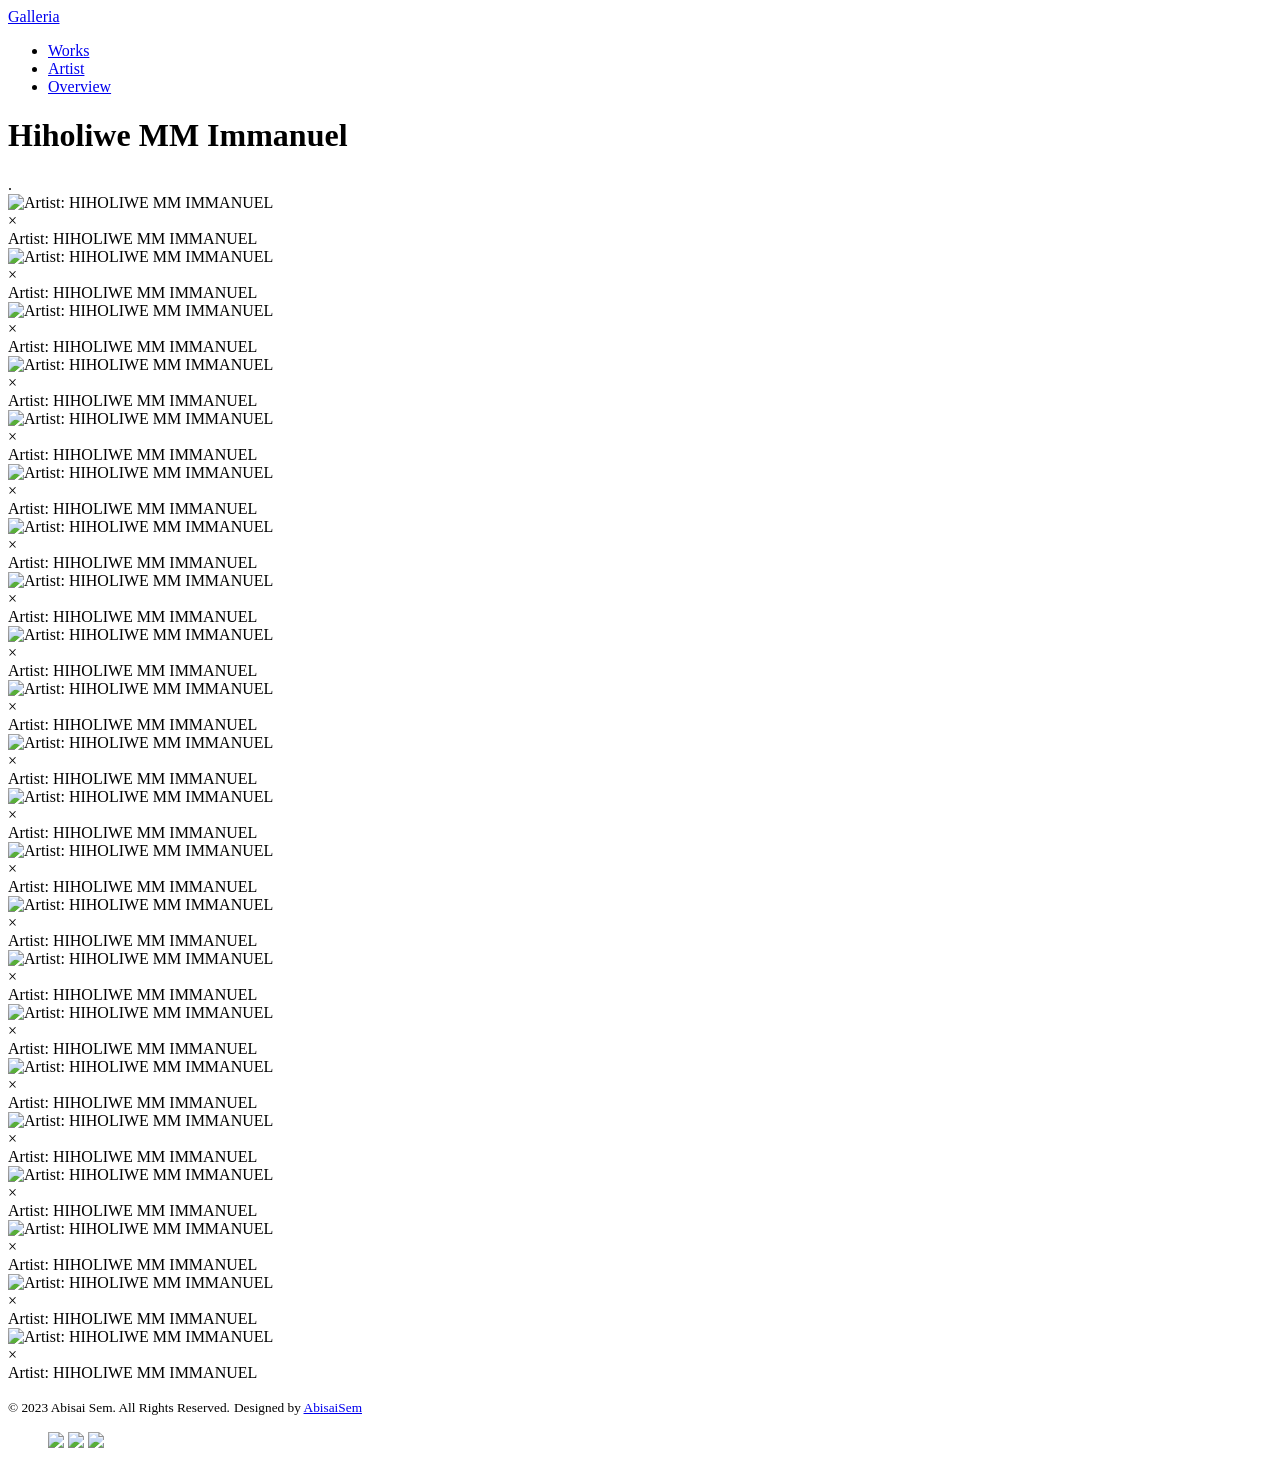
==== index.html @ 2a0a2fc1 "Added index.html" ====
<!DOCTYPE html>
<html lang="en">
<head>
    <meta charset="UTF-8">
    <meta name="viewport" content="width=device-width, initial-scale=1.0">
    <title>works</title>
	<link rel="icon" href="Logos/Galleria.png" type="image/x-icon" />

    <!-- Animate.css -->
	<link rel="stylesheet" href="css/animate.css">
	<!-- Bootstrap  -->
	<link rel="stylesheet" href="css/bootstrap.css">

	<!-- Magnific Popup -->
	<link rel="stylesheet" href="css/magnific-popup.css">

    <!-- Theme style  -->
	<link rel="stylesheet" href="css/style.css">

</head>
<body>
    <!--Navigation bar-->
    <div id="page">
	<nav class="gtco-nav" role="navigation">
		<div class="gtco-container">
			<div class="row">
				<div class="col-xs-2">
					<div id="gtco-logo"><a href="works.html">Galleria</a></div>
				</div>
				<div class="col-xs-10 text-right menu-1">
					<ul>
						<li class="active"><a href="works.html">Works</a></li>
						<li><a href="artist.html">Artist</a></li>
						<li><a href="overview.html">Overview</a></li>
					</ul>
				</div>
			</div>
			
		</div>
	</nav>
    <!--END of Navigation bar-->

    <!--Header -->
	<header id="gtco-header" class="gtco-cover" role="banner" style="background-image:url(images/cover19.png);">
		<div class="overlay"></div>
		<div class="gtco-container">
			<div class="row">
				<div class="col-md-12 col-md-offset-0 text-center">
					<div class="display-t">
						<div class="display-tc animate-box" data-animate-effect="fadeIn">
							<h1>Hiholiwe MM Immanuel</h1>
						</div>
					</div>
				</div>
			</div>
		</div>
	</header>
    <!--END of Header -->

	<!-- Gallery-body begin -->
	.
	<section class="Gallery-body mt-4 mb-5">
		<div class="container-fluid">
			<div class="row">
				<div class="card-columns">
					<div class="card card-pin">
						<div class="photo">
							<img class="myImg card-img" src="images/cover2.jpg" alt="Artist: HIHOLIWE MM IMMANUEL">
						</div>

						<!-- The Modal -->
						<div id="myModal" class="modal">
						
							<!-- The Close Button -->
							<span class="close">&times;</span>
						
							<!-- Modal Content (The Image) -->
							<img class="modal-content" id="img01">
						
							<!-- Modal Caption (Image Text) -->
							<div id="caption">Artist: HIHOLIWE MM IMMANUEL</div>
						</div>
					</div>
					
					<div class="card card-pin">
						<div class="photo">
							<img class="myImg card-img"
								src="images/cover.jpg"
								alt="Artist: HIHOLIWE MM IMMANUEL">
						</div>

						<!-- The Modal -->
						<div id="myModal" class="modal">
						
							<!-- The Close Button -->
							<span class="close">&times;</span>
						
							<!-- Modal Content (The Image) -->
							<img class="modal-content" id="img01">
						
							<!-- Modal Caption (Image Text) -->
							<div id="caption">Artist: HIHOLIWE MM IMMANUEL</div>
						</div>
					</div>
	
					<div class="card card-pin">
						<div class="photo">
							<img class="myImg card-img" src="images/cover11.jpg" alt="Artist: HIHOLIWE MM IMMANUEL">
						</div>

						<!-- The Modal -->
						<div id="myModal" class="modal">
						
							<!-- The Close Button -->
							<span class="close">&times;</span>
						
							<!-- Modal Content (The Image) -->
							<img class="modal-content" id="img01">
						
							<!-- Modal Caption (Image Text) -->
							<div id="caption">Artist: HIHOLIWE MM IMMANUEL</div>
						</div>
					</div>
	
					<div class="card card-pin">
						<div class="photo">
							<img class="myImg card-img" src="images/cover14.jpg" alt="Artist: HIHOLIWE MM IMMANUEL">
						</div>

						<!-- The Modal -->
						<div id="myModal" class="modal">
						
							<!-- The Close Button -->
							<span class="close">&times;</span>
						
							<!-- Modal Content (The Image) -->
							<img class="modal-content" id="img01">
						
							<!-- Modal Caption (Image Text) -->
							<div id="caption">Artist: HIHOLIWE MM IMMANUEL</div>
						</div>
					</div>
	
					<div class="card card-pin">
						<div class="photo">
							<img class="myImg card-img" src="images/cover4.jpg" alt="Artist: HIHOLIWE MM IMMANUEL">
						</div>

						<!-- The Modal -->
						<div id="myModal" class="modal">
						
							<!-- The Close Button -->
							<span class="close">&times;</span>
						
							<!-- Modal Content (The Image) -->
							<img class="modal-content" id="img01">
						
							<!-- Modal Caption (Image Text) -->
							<div id="caption">Artist: HIHOLIWE MM IMMANUEL</div>
						</div>
					</div>
	
					<div class="card card-pin">
						<div class="photo">
							<img class="myImg card-img" src="images/cover5.jpg" alt="Artist: HIHOLIWE MM IMMANUEL">
						</div>

						<!-- The Modal -->
						<div id="myModal" class="modal">
						
							<!-- The Close Button -->
							<span class="close">&times;</span>
						
							<!-- Modal Content (The Image) -->
							<img class="modal-content" id="img01">
						
							<!-- Modal Caption (Image Text) -->
							<div id="caption">Artist: HIHOLIWE MM IMMANUEL</div>
						</div>
					</div>
	
					<div class="card card-pin">
						<div class="photo">
							<img class="myImg card-img" src="images/cover6.jpg" alt="Artist: HIHOLIWE MM IMMANUEL">
						</div>

						<!-- The Modal -->
						<div id="myModal" class="modal">
						
							<!-- The Close Button -->
							<span class="close">&times;</span>
						
							<!-- Modal Content (The Image) -->
							<img class="modal-content" id="img01">
						
							<!-- Modal Caption (Image Text) -->
							<div id="caption">Artist: HIHOLIWE MM IMMANUEL</div>
						</div>
					</div>
	
					<div class="card card-pin">
						<div class="photo">
							<img class="myImg card-img"
								src="images/cover7.jpg"
								alt="Artist: HIHOLIWE MM IMMANUEL">
						</div>

						<!-- The Modal -->
						<div id="myModal" class="modal">
						
							<!-- The Close Button -->
							<span class="close">&times;</span>
						
							<!-- Modal Content (The Image) -->
							<img class="modal-content" id="img01">
						
							<!-- Modal Caption (Image Text) -->
							<div id="caption">Artist: HIHOLIWE MM IMMANUEL</div>
						</div>
					</div>
	
					<div class="card card-pin">
						<div class="photo">
							<img class="myImg card-img" src="images/cover8.jpg" alt="Artist: HIHOLIWE MM IMMANUEL">
						</div>

						<!-- The Modal -->
						<div id="myModal" class="modal">
						
							<!-- The Close Button -->
							<span class="close">&times;</span>
						
							<!-- Modal Content (The Image) -->
							<img class="modal-content" id="img01">
						
							<!-- Modal Caption (Image Text) -->
							<div id="caption">Artist: HIHOLIWE MM IMMANUEL</div>
						</div>
					</div>
	
					<div class="card card-pin">
						<div class="photo">
							<img class="myImg card-img" src="images/cover9.jpg" alt="Artist: HIHOLIWE MM IMMANUEL">
						</div>

						<!-- The Modal -->
						<div id="myModal" class="modal">
						
							<!-- The Close Button -->
							<span class="close">&times;</span>
						
							<!-- Modal Content (The Image) -->
							<img class="modal-content" id="img01">
						
							<!-- Modal Caption (Image Text) -->
							<div id="caption">Artist: HIHOLIWE MM IMMANUEL</div>
						</div>
					</div>
	
					<div class="card card-pin">
						<div class="photo">
							<img class="myImg card-img"
								src="images/cover10.jpg"
								alt="Artist: HIHOLIWE MM IMMANUEL">
						</div>

						<!-- The Modal -->
						<div id="myModal" class="modal">
						
							<!-- The Close Button -->
							<span class="close">&times;</span>
						
							<!-- Modal Content (The Image) -->
							<img class="modal-content" id="img01">
						
							<!-- Modal Caption (Image Text) -->
							<div id="caption">Artist: HIHOLIWE MM IMMANUEL</div>
						</div>
					</div>
	
					<div class="card card-pin">
						<div class="photo">
							<img class="myImg card-img" src="images/cover3.jpg" alt="Artist: HIHOLIWE MM IMMANUEL">
						</div>

						<!-- The Modal -->
						<div id="myModal" class="modal">
						
							<!-- The Close Button -->
							<span class="close">&times;</span>
						
							<!-- Modal Content (The Image) -->
							<img class="modal-content" id="img01">
						
							<!-- Modal Caption (Image Text) -->
							<div id="caption">Artist: HIHOLIWE MM IMMANUEL</div>
						</div>
					</div>
	
					<div class="card card-pin">
						<div class="photo">
							<img class="myImg card-img" src="images/cover12.jpg" alt="Artist: HIHOLIWE MM IMMANUEL">
						</div>

						<!-- The Modal -->
						<div id="myModal" class="modal">
						
							<!-- The Close Button -->
							<span class="close">&times;</span>
						
							<!-- Modal Content (The Image) -->
							<img class="modal-content" id="img01">
						
							<!-- Modal Caption (Image Text) -->
							<div id="caption">Artist: HIHOLIWE MM IMMANUEL</div>
						</div>
					</div>
	
					<div class="card card-pin">
						<div class="photo">
							<img class="myImg card-img" src="images/cover13.jpg" alt="Artist: HIHOLIWE MM IMMANUEL">
						</div>

						<!-- The Modal -->
						<div id="myModal" class="modal">
						
							<!-- The Close Button -->
							<span class="close">&times;</span>
						
							<!-- Modal Content (The Image) -->
							<img class="modal-content" id="img01">
						
							<!-- Modal Caption (Image Text) -->
							<div id="caption">Artist: HIHOLIWE MM IMMANUEL</div>
						</div>
					</div>
	
					<div class="card card-pin">
						<div class="photo">
							<img class="myImg card-img" src="images/cover15.jpg" alt="Artist: HIHOLIWE MM IMMANUEL">
						</div>

						<!-- The Modal -->
						<div id="myModal" class="modal">
						
							<!-- The Close Button -->
							<span class="close">&times;</span>
						
							<!-- Modal Content (The Image) -->
							<img class="modal-content" id="img01">
						
							<!-- Modal Caption (Image Text) -->
							<div id="caption">Artist: HIHOLIWE MM IMMANUEL</div>
						</div>
					</div>
	
					<div class="card card-pin">
						<div class="photo">
							<img class="myImg card-img"
								src="images/cover16.jpg"
								alt="Artist: HIHOLIWE MM IMMANUEL">
						</div>

						<!-- The Modal -->
						<div id="myModal" class="modal">
						
							<!-- The Close Button -->
							<span class="close">&times;</span>
						
							<!-- Modal Content (The Image) -->
							<img class="modal-content" id="img01">
						
							<!-- Modal Caption (Image Text) -->
							<div id="caption">Artist: HIHOLIWE MM IMMANUEL</div>
						</div>
					</div>
	
					<div class="card card-pin">
						<div class="photo">
							<img class="myImg card-img" src="images/cover17.jpg" alt="Artist: HIHOLIWE MM IMMANUEL">
						</div>

						<!-- The Modal -->
						<div id="myModal" class="modal">
						
							<!-- The Close Button -->
							<span class="close">&times;</span>
						
							<!-- Modal Content (The Image) -->
							<img class="modal-content" id="img01">
						
							<!-- Modal Caption (Image Text) -->
							<div id="caption">Artist: HIHOLIWE MM IMMANUEL</div>
						</div>
					</div>
	
					<div class="card card-pin">
						<div class="photo">
							<img class="myImg card-img" src="images/cover18.jpg" alt="Artist: HIHOLIWE MM IMMANUEL">
						</div>

						<!-- The Modal -->
						<div id="myModal" class="modal">
						
							<!-- The Close Button -->
							<span class="close">&times;</span>
						
							<!-- Modal Content (The Image) -->
							<img class="modal-content" id="img01">
						
							<!-- Modal Caption (Image Text) -->
							<div id="caption">Artist: HIHOLIWE MM IMMANUEL</div>
						</div>
					</div>

					<div class="card card-pin">
						<div class="photo">
							<img class="myImg card-img" src="images/cover19.png" alt="Artist: HIHOLIWE MM IMMANUEL">
						</div>

						<!-- The Modal -->
						<div id="myModal" class="modal">
						
							<!-- The Close Button -->
							<span class="close">&times;</span>
						
							<!-- Modal Content (The Image) -->
							<img class="modal-content" id="img01">
						
							<!-- Modal Caption (Image Text) -->
							<div id="caption">Artist: HIHOLIWE MM IMMANUEL</div>
						</div>
					</div>

					<div class="card card-pin">
						<div class="photo">
							<img class="myImg card-img" src="images/cover20.png" alt="Artist: HIHOLIWE MM IMMANUEL">
						</div>

						<!-- The Modal -->
						<div id="myModal" class="modal">
						
							<!-- The Close Button -->
							<span class="close">&times;</span>
						
							<!-- Modal Content (The Image) -->
							<img class="modal-content" id="img01">
						
							<!-- Modal Caption (Image Text) -->
							<div id="caption">Artist: HIHOLIWE MM IMMANUEL</div>
						</div>
					</div>

					<div class="card card-pin">
						<div class="photo">
							<img class="myImg card-img" src="images/cover21.png" alt="Artist: HIHOLIWE MM IMMANUEL">
						</div>

						<!-- The Modal -->
						<div id="myModal" class="modal">
						
							<!-- The Close Button -->
							<span class="close">&times;</span>
						
							<!-- Modal Content (The Image) -->
							<img class="modal-content" id="img01">
						
							<!-- Modal Caption (Image Text) -->
							<div id="caption">Artist: HIHOLIWE MM IMMANUEL</div>
						</div>
					</div>

					<div class="card card-pin">
						<div class="photo">
							<img class="myImg card-img" src="images/cover22.png" alt="Artist: HIHOLIWE MM IMMANUEL">
						</div>

						<!-- The Modal -->
						<div id="myModal" class="modal">
						
							<!-- The Close Button -->
							<span class="close">&times;</span>
						
							<!-- Modal Content (The Image) -->
							<img class="modal-content" id="img01">
						
							<!-- Modal Caption (Image Text) -->
							<div id="caption">Artist: HIHOLIWE MM IMMANUEL</div>
						</div>
					</div>
					
				</div>
			</div>
		</div>
	</section>
	<!-- Gallery-body end -->

	<footer id="gtco-footer" role="contentinfo">
		<div class="gtco-container">
			<div class="row copyright">
				<div class="col-md-12">
					<p class="pull-left">
						<small class="block">&copy; 2023 Abisai Sem. All Rights Reserved.</small> 
						<small class="block">Designed by <a href="https://github.com/Sai42021" target="_blank">AbisaiSem</a></small>
					</p>
					<p class="pull-right">
						<ul class="gtco-social-icons pull-right">
							<a href="https://www.instagram.com/sunflowerthug_4722/" target="_blank"><i class="instagram"></i><img src="icons/instagram.png"></a></li>
              				<a href="https://wa.me/qr/H5ARASEKDD7II1" target="_blank"><i class="whatsapp" target="_blank"></i><img src="icons/whatsapp.png"></a></li>
              				<a href="https://www.linkedin.com/mwlite/in/hiholiwe-immanuel-b0272a223" target="_blank"><i class="LinkedIn"></i><img src="icons/linkedin.png"></a></li>
						</ul>
					</p>
				</div>
			</div>

		</div>
	</footer>

	<!--Image pop up-->
	<script>
		// Get the modal
		var modal = document.getElementById("myModal");
		var modalImg = document.getElementById("img01"); // Assuming you want to use img01 for all images
		var captionText = document.getElementById("caption");

		// Get all images and insert them inside the modal - use its "alt" text as a caption
		var imgs = document.querySelectorAll(".myImg");
		imgs.forEach(function (img) {
			img.onclick = function () {
				modal.style.display = "block";
				modalImg.src = this.src;
				captionText.innerHTML = this.alt;
			}
		});

		// Get the <span> element that closes the modal
		var span = document.getElementsByClassName("close")[0];

		// When the user clicks on <span> (x), close the modal
		span.onclick = function () {
			modal.style.display = "none";
		}
	</script>

	
	<!-- jQuery -->
	<script src="js/jquery.min.js"></script>
	<!-- jQuery Easing -->
	<script src="js/jquery.easing.1.3.js"></script>
	<!-- Bootstrap -->
	<script src="js/bootstrap.min.js"></script>
	<!-- Waypoints -->
	<script src="js/jquery.waypoints.min.js"></script>
	<!-- Carousel -->
	<script src="js/owl.carousel.min.js"></script>
	<!-- Main -->
	<script src="js/main.js"></script>
</body>
</html>
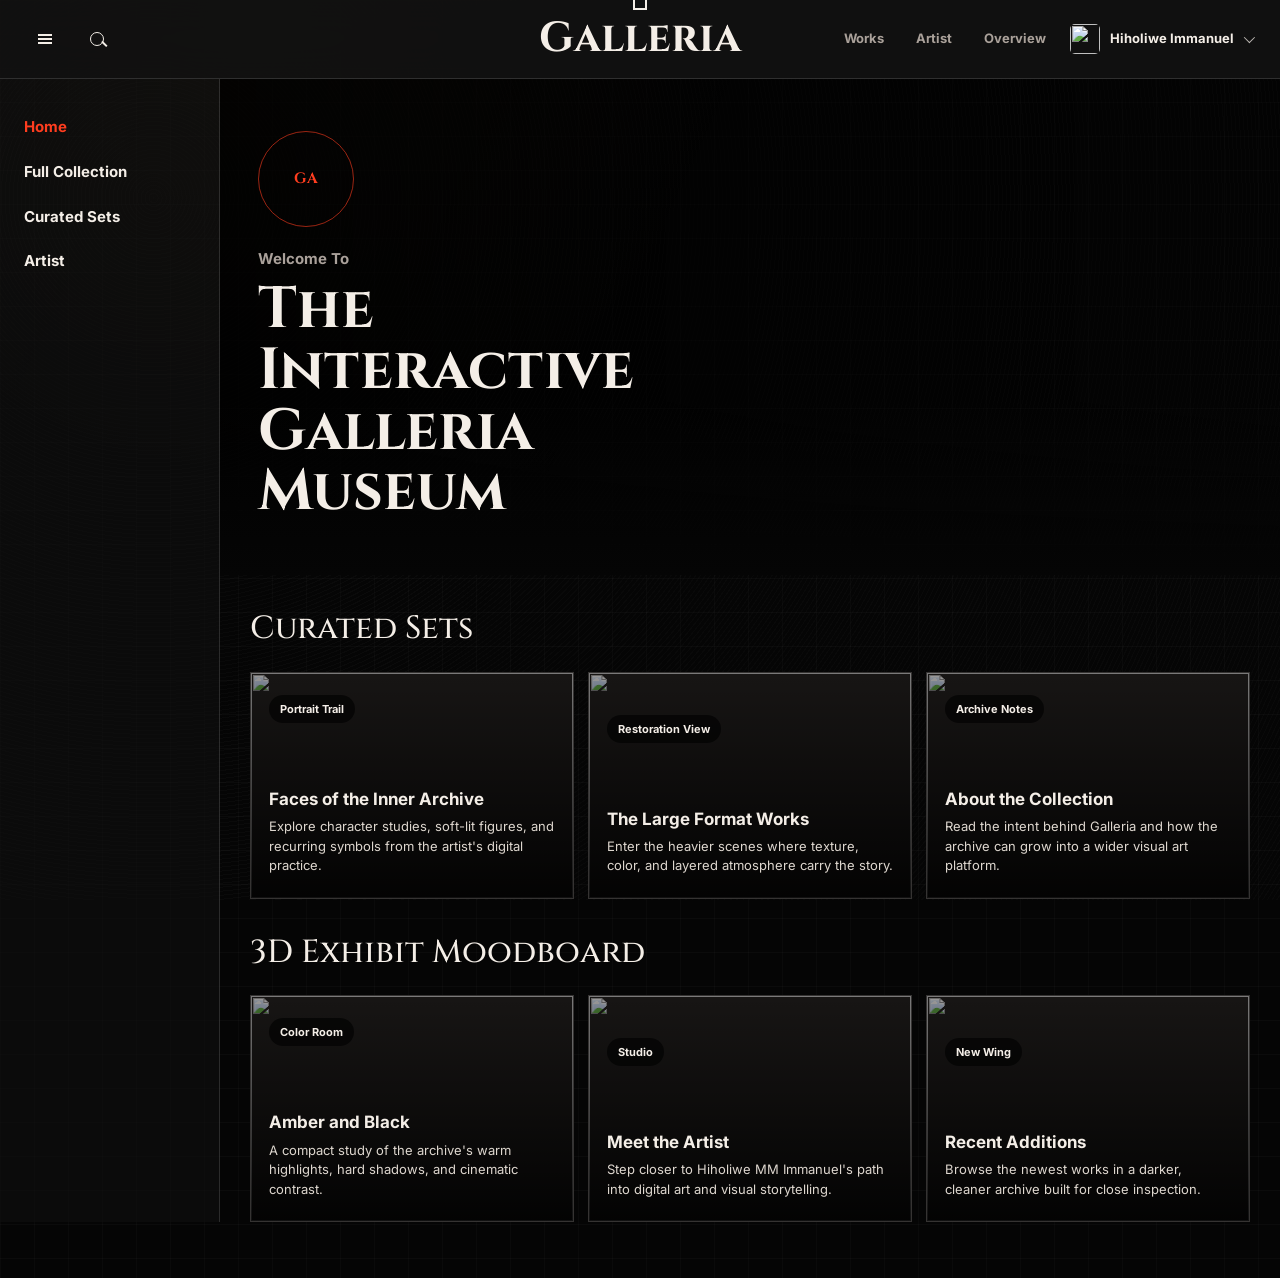
==== commit 610c5e35: "complete site overhaul" ====
--- a/index.html
+++ b/index.html
@@ -1,559 +1,116 @@
-<!DOCTYPE html>
-<html lang="en">
-<head>
-    <meta charset="UTF-8">
-    <meta name="viewport" content="width=device-width, initial-scale=1.0">
-    <title>works</title>
-	<link rel="icon" href="Logos/Galleria.png" type="image/x-icon" />
-
-    <!-- Animate.css -->
-	<link rel="stylesheet" href="css/animate.css">
-	<!-- Bootstrap  -->
-	<link rel="stylesheet" href="css/bootstrap.css">
-
-	<!-- Magnific Popup -->
-	<link rel="stylesheet" href="css/magnific-popup.css">
-
-    <!-- Theme style  -->
-	<link rel="stylesheet" href="css/style.css">
-
-</head>
-<body>
-    <!--Navigation bar-->
-    <div id="page">
-	<nav class="gtco-nav" role="navigation">
-		<div class="gtco-container">
-			<div class="row">
-				<div class="col-xs-2">
-					<div id="gtco-logo"><a href="works.html">Galleria</a></div>
-				</div>
-				<div class="col-xs-10 text-right menu-1">
-					<ul>
-						<li class="active"><a href="works.html">Works</a></li>
-						<li><a href="artist.html">Artist</a></li>
-						<li><a href="overview.html">Overview</a></li>
-					</ul>
-				</div>
-			</div>
-			
-		</div>
-	</nav>
-    <!--END of Navigation bar-->
-
-    <!--Header -->
-	<header id="gtco-header" class="gtco-cover" role="banner" style="background-image:url(images/cover19.png);">
-		<div class="overlay"></div>
-		<div class="gtco-container">
-			<div class="row">
-				<div class="col-md-12 col-md-offset-0 text-center">
-					<div class="display-t">
-						<div class="display-tc animate-box" data-animate-effect="fadeIn">
-							<h1>Hiholiwe MM Immanuel</h1>
-						</div>
-					</div>
-				</div>
-			</div>
-		</div>
-	</header>
-    <!--END of Header -->
-
-	<!-- Gallery-body begin -->
-	.
-	<section class="Gallery-body mt-4 mb-5">
-		<div class="container-fluid">
-			<div class="row">
-				<div class="card-columns">
-					<div class="card card-pin">
-						<div class="photo">
-							<img class="myImg card-img" src="images/cover2.jpg" alt="Artist: HIHOLIWE MM IMMANUEL">
-						</div>
-
-						<!-- The Modal -->
-						<div id="myModal" class="modal">
-						
-							<!-- The Close Button -->
-							<span class="close">&times;</span>
-						
-							<!-- Modal Content (The Image) -->
-							<img class="modal-content" id="img01">
-						
-							<!-- Modal Caption (Image Text) -->
-							<div id="caption">Artist: HIHOLIWE MM IMMANUEL</div>
-						</div>
-					</div>
-					
-					<div class="card card-pin">
-						<div class="photo">
-							<img class="myImg card-img"
-								src="images/cover.jpg"
-								alt="Artist: HIHOLIWE MM IMMANUEL">
-						</div>
-
-						<!-- The Modal -->
-						<div id="myModal" class="modal">
-						
-							<!-- The Close Button -->
-							<span class="close">&times;</span>
-						
-							<!-- Modal Content (The Image) -->
-							<img class="modal-content" id="img01">
-						
-							<!-- Modal Caption (Image Text) -->
-							<div id="caption">Artist: HIHOLIWE MM IMMANUEL</div>
-						</div>
-					</div>
-	
-					<div class="card card-pin">
-						<div class="photo">
-							<img class="myImg card-img" src="images/cover11.jpg" alt="Artist: HIHOLIWE MM IMMANUEL">
-						</div>
-
-						<!-- The Modal -->
-						<div id="myModal" class="modal">
-						
-							<!-- The Close Button -->
-							<span class="close">&times;</span>
-						
-							<!-- Modal Content (The Image) -->
-							<img class="modal-content" id="img01">
-						
-							<!-- Modal Caption (Image Text) -->
-							<div id="caption">Artist: HIHOLIWE MM IMMANUEL</div>
-						</div>
-					</div>
-	
-					<div class="card card-pin">
-						<div class="photo">
-							<img class="myImg card-img" src="images/cover14.jpg" alt="Artist: HIHOLIWE MM IMMANUEL">
-						</div>
-
-						<!-- The Modal -->
-						<div id="myModal" class="modal">
-						
-							<!-- The Close Button -->
-							<span class="close">&times;</span>
-						
-							<!-- Modal Content (The Image) -->
-							<img class="modal-content" id="img01">
-						
-							<!-- Modal Caption (Image Text) -->
-							<div id="caption">Artist: HIHOLIWE MM IMMANUEL</div>
-						</div>
-					</div>
-	
-					<div class="card card-pin">
-						<div class="photo">
-							<img class="myImg card-img" src="images/cover4.jpg" alt="Artist: HIHOLIWE MM IMMANUEL">
-						</div>
-
-						<!-- The Modal -->
-						<div id="myModal" class="modal">
-						
-							<!-- The Close Button -->
-							<span class="close">&times;</span>
-						
-							<!-- Modal Content (The Image) -->
-							<img class="modal-content" id="img01">
-						
-							<!-- Modal Caption (Image Text) -->
-							<div id="caption">Artist: HIHOLIWE MM IMMANUEL</div>
-						</div>
-					</div>
-	
-					<div class="card card-pin">
-						<div class="photo">
-							<img class="myImg card-img" src="images/cover5.jpg" alt="Artist: HIHOLIWE MM IMMANUEL">
-						</div>
-
-						<!-- The Modal -->
-						<div id="myModal" class="modal">
-						
-							<!-- The Close Button -->
-							<span class="close">&times;</span>
-						
-							<!-- Modal Content (The Image) -->
-							<img class="modal-content" id="img01">
-						
-							<!-- Modal Caption (Image Text) -->
-							<div id="caption">Artist: HIHOLIWE MM IMMANUEL</div>
-						</div>
-					</div>
-	
-					<div class="card card-pin">
-						<div class="photo">
-							<img class="myImg card-img" src="images/cover6.jpg" alt="Artist: HIHOLIWE MM IMMANUEL">
-						</div>
-
-						<!-- The Modal -->
-						<div id="myModal" class="modal">
-						
-							<!-- The Close Button -->
-							<span class="close">&times;</span>
-						
-							<!-- Modal Content (The Image) -->
-							<img class="modal-content" id="img01">
-						
-							<!-- Modal Caption (Image Text) -->
-							<div id="caption">Artist: HIHOLIWE MM IMMANUEL</div>
-						</div>
-					</div>
-	
-					<div class="card card-pin">
-						<div class="photo">
-							<img class="myImg card-img"
-								src="images/cover7.jpg"
-								alt="Artist: HIHOLIWE MM IMMANUEL">
-						</div>
-
-						<!-- The Modal -->
-						<div id="myModal" class="modal">
-						
-							<!-- The Close Button -->
-							<span class="close">&times;</span>
-						
-							<!-- Modal Content (The Image) -->
-							<img class="modal-content" id="img01">
-						
-							<!-- Modal Caption (Image Text) -->
-							<div id="caption">Artist: HIHOLIWE MM IMMANUEL</div>
-						</div>
-					</div>
-	
-					<div class="card card-pin">
-						<div class="photo">
-							<img class="myImg card-img" src="images/cover8.jpg" alt="Artist: HIHOLIWE MM IMMANUEL">
-						</div>
-
-						<!-- The Modal -->
-						<div id="myModal" class="modal">
-						
-							<!-- The Close Button -->
-							<span class="close">&times;</span>
-						
-							<!-- Modal Content (The Image) -->
-							<img class="modal-content" id="img01">
-						
-							<!-- Modal Caption (Image Text) -->
-							<div id="caption">Artist: HIHOLIWE MM IMMANUEL</div>
-						</div>
-					</div>
-	
-					<div class="card card-pin">
-						<div class="photo">
-							<img class="myImg card-img" src="images/cover9.jpg" alt="Artist: HIHOLIWE MM IMMANUEL">
-						</div>
-
-						<!-- The Modal -->
-						<div id="myModal" class="modal">
-						
-							<!-- The Close Button -->
-							<span class="close">&times;</span>
-						
-							<!-- Modal Content (The Image) -->
-							<img class="modal-content" id="img01">
-						
-							<!-- Modal Caption (Image Text) -->
-							<div id="caption">Artist: HIHOLIWE MM IMMANUEL</div>
-						</div>
-					</div>
-	
-					<div class="card card-pin">
-						<div class="photo">
-							<img class="myImg card-img"
-								src="images/cover10.jpg"
-								alt="Artist: HIHOLIWE MM IMMANUEL">
-						</div>
-
-						<!-- The Modal -->
-						<div id="myModal" class="modal">
-						
-							<!-- The Close Button -->
-							<span class="close">&times;</span>
-						
-							<!-- Modal Content (The Image) -->
-							<img class="modal-content" id="img01">
-						
-							<!-- Modal Caption (Image Text) -->
-							<div id="caption">Artist: HIHOLIWE MM IMMANUEL</div>
-						</div>
-					</div>
-	
-					<div class="card card-pin">
-						<div class="photo">
-							<img class="myImg card-img" src="images/cover3.jpg" alt="Artist: HIHOLIWE MM IMMANUEL">
-						</div>
-
-						<!-- The Modal -->
-						<div id="myModal" class="modal">
-						
-							<!-- The Close Button -->
-							<span class="close">&times;</span>
-						
-							<!-- Modal Content (The Image) -->
-							<img class="modal-content" id="img01">
-						
-							<!-- Modal Caption (Image Text) -->
-							<div id="caption">Artist: HIHOLIWE MM IMMANUEL</div>
-						</div>
-					</div>
-	
-					<div class="card card-pin">
-						<div class="photo">
-							<img class="myImg card-img" src="images/cover12.jpg" alt="Artist: HIHOLIWE MM IMMANUEL">
-						</div>
-
-						<!-- The Modal -->
-						<div id="myModal" class="modal">
-						
-							<!-- The Close Button -->
-							<span class="close">&times;</span>
-						
-							<!-- Modal Content (The Image) -->
-							<img class="modal-content" id="img01">
-						
-							<!-- Modal Caption (Image Text) -->
-							<div id="caption">Artist: HIHOLIWE MM IMMANUEL</div>
-						</div>
-					</div>
-	
-					<div class="card card-pin">
-						<div class="photo">
-							<img class="myImg card-img" src="images/cover13.jpg" alt="Artist: HIHOLIWE MM IMMANUEL">
-						</div>
-
-						<!-- The Modal -->
-						<div id="myModal" class="modal">
-						
-							<!-- The Close Button -->
-							<span class="close">&times;</span>
-						
-							<!-- Modal Content (The Image) -->
-							<img class="modal-content" id="img01">
-						
-							<!-- Modal Caption (Image Text) -->
-							<div id="caption">Artist: HIHOLIWE MM IMMANUEL</div>
-						</div>
-					</div>
-	
-					<div class="card card-pin">
-						<div class="photo">
-							<img class="myImg card-img" src="images/cover15.jpg" alt="Artist: HIHOLIWE MM IMMANUEL">
-						</div>
-
-						<!-- The Modal -->
-						<div id="myModal" class="modal">
-						
-							<!-- The Close Button -->
-							<span class="close">&times;</span>
-						
-							<!-- Modal Content (The Image) -->
-							<img class="modal-content" id="img01">
-						
-							<!-- Modal Caption (Image Text) -->
-							<div id="caption">Artist: HIHOLIWE MM IMMANUEL</div>
-						</div>
-					</div>
-	
-					<div class="card card-pin">
-						<div class="photo">
-							<img class="myImg card-img"
-								src="images/cover16.jpg"
-								alt="Artist: HIHOLIWE MM IMMANUEL">
-						</div>
-
-						<!-- The Modal -->
-						<div id="myModal" class="modal">
-						
-							<!-- The Close Button -->
-							<span class="close">&times;</span>
-						
-							<!-- Modal Content (The Image) -->
-							<img class="modal-content" id="img01">
-						
-							<!-- Modal Caption (Image Text) -->
-							<div id="caption">Artist: HIHOLIWE MM IMMANUEL</div>
-						</div>
-					</div>
-	
-					<div class="card card-pin">
-						<div class="photo">
-							<img class="myImg card-img" src="images/cover17.jpg" alt="Artist: HIHOLIWE MM IMMANUEL">
-						</div>
-
-						<!-- The Modal -->
-						<div id="myModal" class="modal">
-						
-							<!-- The Close Button -->
-							<span class="close">&times;</span>
-						
-							<!-- Modal Content (The Image) -->
-							<img class="modal-content" id="img01">
-						
-							<!-- Modal Caption (Image Text) -->
-							<div id="caption">Artist: HIHOLIWE MM IMMANUEL</div>
-						</div>
-					</div>
-	
-					<div class="card card-pin">
-						<div class="photo">
-							<img class="myImg card-img" src="images/cover18.jpg" alt="Artist: HIHOLIWE MM IMMANUEL">
-						</div>
-
-						<!-- The Modal -->
-						<div id="myModal" class="modal">
-						
-							<!-- The Close Button -->
-							<span class="close">&times;</span>
-						
-							<!-- Modal Content (The Image) -->
-							<img class="modal-content" id="img01">
-						
-							<!-- Modal Caption (Image Text) -->
-							<div id="caption">Artist: HIHOLIWE MM IMMANUEL</div>
-						</div>
-					</div>
-
-					<div class="card card-pin">
-						<div class="photo">
-							<img class="myImg card-img" src="images/cover19.png" alt="Artist: HIHOLIWE MM IMMANUEL">
-						</div>
-
-						<!-- The Modal -->
-						<div id="myModal" class="modal">
-						
-							<!-- The Close Button -->
-							<span class="close">&times;</span>
-						
-							<!-- Modal Content (The Image) -->
-							<img class="modal-content" id="img01">
-						
-							<!-- Modal Caption (Image Text) -->
-							<div id="caption">Artist: HIHOLIWE MM IMMANUEL</div>
-						</div>
-					</div>
-
-					<div class="card card-pin">
-						<div class="photo">
-							<img class="myImg card-img" src="images/cover20.png" alt="Artist: HIHOLIWE MM IMMANUEL">
-						</div>
-
-						<!-- The Modal -->
-						<div id="myModal" class="modal">
-						
-							<!-- The Close Button -->
-							<span class="close">&times;</span>
-						
-							<!-- Modal Content (The Image) -->
-							<img class="modal-content" id="img01">
-						
-							<!-- Modal Caption (Image Text) -->
-							<div id="caption">Artist: HIHOLIWE MM IMMANUEL</div>
-						</div>
-					</div>
-
-					<div class="card card-pin">
-						<div class="photo">
-							<img class="myImg card-img" src="images/cover21.png" alt="Artist: HIHOLIWE MM IMMANUEL">
-						</div>
-
-						<!-- The Modal -->
-						<div id="myModal" class="modal">
-						
-							<!-- The Close Button -->
-							<span class="close">&times;</span>
-						
-							<!-- Modal Content (The Image) -->
-							<img class="modal-content" id="img01">
-						
-							<!-- Modal Caption (Image Text) -->
-							<div id="caption">Artist: HIHOLIWE MM IMMANUEL</div>
-						</div>
-					</div>
-
-					<div class="card card-pin">
-						<div class="photo">
-							<img class="myImg card-img" src="images/cover22.png" alt="Artist: HIHOLIWE MM IMMANUEL">
-						</div>
-
-						<!-- The Modal -->
-						<div id="myModal" class="modal">
-						
-							<!-- The Close Button -->
-							<span class="close">&times;</span>
-						
-							<!-- Modal Content (The Image) -->
-							<img class="modal-content" id="img01">
-						
-							<!-- Modal Caption (Image Text) -->
-							<div id="caption">Artist: HIHOLIWE MM IMMANUEL</div>
-						</div>
-					</div>
-					
-				</div>
-			</div>
-		</div>
-	</section>
-	<!-- Gallery-body end -->
-
-	<footer id="gtco-footer" role="contentinfo">
-		<div class="gtco-container">
-			<div class="row copyright">
-				<div class="col-md-12">
-					<p class="pull-left">
-						<small class="block">&copy; 2023 Abisai Sem. All Rights Reserved.</small> 
-						<small class="block">Designed by <a href="https://github.com/Sai42021" target="_blank">AbisaiSem</a></small>
-					</p>
-					<p class="pull-right">
-						<ul class="gtco-social-icons pull-right">
-							<a href="https://www.instagram.com/sunflowerthug_4722/" target="_blank"><i class="instagram"></i><img src="icons/instagram.png"></a></li>
-              				<a href="https://wa.me/qr/H5ARASEKDD7II1" target="_blank"><i class="whatsapp" target="_blank"></i><img src="icons/whatsapp.png"></a></li>
-              				<a href="https://www.linkedin.com/mwlite/in/hiholiwe-immanuel-b0272a223" target="_blank"><i class="LinkedIn"></i><img src="icons/linkedin.png"></a></li>
-						</ul>
-					</p>
-				</div>
-			</div>
-
-		</div>
-	</footer>
-
-	<!--Image pop up-->
-	<script>
-		// Get the modal
-		var modal = document.getElementById("myModal");
-		var modalImg = document.getElementById("img01"); // Assuming you want to use img01 for all images
-		var captionText = document.getElementById("caption");
-
-		// Get all images and insert them inside the modal - use its "alt" text as a caption
-		var imgs = document.querySelectorAll(".myImg");
-		imgs.forEach(function (img) {
-			img.onclick = function () {
-				modal.style.display = "block";
-				modalImg.src = this.src;
-				captionText.innerHTML = this.alt;
-			}
-		});
-
-		// Get the <span> element that closes the modal
-		var span = document.getElementsByClassName("close")[0];
-
-		// When the user clicks on <span> (x), close the modal
-		span.onclick = function () {
-			modal.style.display = "none";
-		}
-	</script>
-
-	
-	<!-- jQuery -->
-	<script src="js/jquery.min.js"></script>
-	<!-- jQuery Easing -->
-	<script src="js/jquery.easing.1.3.js"></script>
-	<!-- Bootstrap -->
-	<script src="js/bootstrap.min.js"></script>
-	<!-- Waypoints -->
-	<script src="js/jquery.waypoints.min.js"></script>
-	<!-- Carousel -->
-	<script src="js/owl.carousel.min.js"></script>
-	<!-- Main -->
-	<script src="js/main.js"></script>
-</body>
-</html>+<!DOCTYPE html>
+<html lang="en">
+<head>
+	<meta charset="UTF-8">
+	<meta name="viewport" content="width=device-width, initial-scale=1.0">
+	<title>Galleria | Interactive Museum</title>
+	<link rel="icon" href="Logos/Galleria.png" type="image/x-icon">
+	<link rel="stylesheet" href="css/bootstrap.css">
+	<link rel="stylesheet" href="css/animate.css">
+	<link rel="stylesheet" href="css/style.css">
+</head>
+<body>
+	<div id="page" class="home-shell">
+		<nav class="gtco-nav" role="navigation" aria-label="Main navigation">
+			<div class="gtco-container nav-shell">
+				<div class="nav-actions" aria-hidden="true">
+					<span class="icon-button"><span class="icon icon-menu"><span></span></span></span>
+					<span class="icon-button"><span class="icon icon-search"></span></span>
+				</div>
+				<div id="gtco-logo"><a href="index.html">Galleria</a></div>
+				<div class="menu-1 profile-chip">
+					<ul>
+						<li><a href="works.html">Works</a></li>
+						<li><a href="artist.html">Artist</a></li>
+						<li><a href="overview.html">Overview</a></li>
+					</ul>
+					<img src="images/artist2.jpg" alt="">
+					<span>Hiholiwe Immanuel</span>
+				</div>
+			</div>
+		</nav>
+
+		<main class="home-grid">
+			<aside class="home-rail" aria-label="Museum sections">
+				<ul>
+					<li class="active"><a href="index.html">Home</a></li>
+					<li><a href="works.html">Full Collection</a></li>
+					<li><a href="#featured">Curated Sets</a></li>
+					<li><a href="artist.html">Artist</a></li>
+				</ul>
+			</aside>
+
+			<section class="home-content">
+				<header class="hero-panel">
+					<div class="hero-copy">
+						<div class="seal">GA</div>
+						<p class="eyebrow">Welcome To</p>
+						<h1>The Interactive Galleria Museum</h1>
+					</div>
+				</header>
+
+				<section class="curated-section" id="featured">
+					<h2 class="section-title">Curated Sets</h2>
+					<div class="feature-row">
+						<a class="feature-card" href="works.html">
+							<img src="images/cover20.png" alt="">
+							<div>
+								<span class="tag">Portrait Trail</span>
+								<h3>Faces of the Inner Archive</h3>
+								<p>Explore character studies, soft-lit figures, and recurring symbols from the artist's digital practice.</p>
+							</div>
+						</a>
+						<a class="feature-card" href="works.html">
+							<img src="images/cover19.png" alt="">
+							<div>
+								<span class="tag">Restoration View</span>
+								<h3>The Large Format Works</h3>
+								<p>Enter the heavier scenes where texture, color, and layered atmosphere carry the story.</p>
+							</div>
+						</a>
+						<a class="feature-card" href="overview.html">
+							<img src="images/cover3.jpg" alt="">
+							<div>
+								<span class="tag">Archive Notes</span>
+								<h3>About the Collection</h3>
+								<p>Read the intent behind Galleria and how the archive can grow into a wider visual art platform.</p>
+							</div>
+						</a>
+					</div>
+				</section>
+
+				<section class="curated-section">
+					<h2 class="section-title">3D Exhibit Moodboard</h2>
+					<div class="feature-row">
+						<a class="feature-card" href="works.html">
+							<img src="images/cover13.jpg" alt="">
+							<div>
+								<span class="tag">Color Room</span>
+								<h3>Amber and Black</h3>
+								<p>A compact study of the archive's warm highlights, hard shadows, and cinematic contrast.</p>
+							</div>
+						</a>
+						<a class="feature-card" href="artist.html">
+							<img src="images/artist.jpg" alt="">
+							<div>
+								<span class="tag">Studio</span>
+								<h3>Meet the Artist</h3>
+								<p>Step closer to Hiholiwe MM Immanuel's path into digital art and visual storytelling.</p>
+							</div>
+						</a>
+						<a class="feature-card" href="works.html">
+							<img src="images/cover22.png" alt="">
+							<div>
+								<span class="tag">New Wing</span>
+								<h3>Recent Additions</h3>
+								<p>Browse the newest works in a darker, cleaner archive built for close inspection.</p>
+							</div>
+						</a>
+					</div>
+				</section>
+			</section>
+		</main>
+	</div>
+
+</body>
+</html>
--- a/css/style.css
+++ b/css/style.css
@@ -0,0 +1,1024 @@
+@import url("https://fonts.googleapis.com/css2?family=Cinzel:wght@500;600;700&family=Inter:wght@400;500;600;700&display=swap");
+
+:root {
+  --bg: #050505;
+  --panel: #111010;
+  --panel-soft: #191716;
+  --line: rgba(255, 255, 255, 0.13);
+  --text: #f4eee7;
+  --muted: #aaa19a;
+  --faint: #746d68;
+  --accent: #ff3d1f;
+  --gold: #c89b53;
+  --shadow: 0 24px 80px rgba(0, 0, 0, 0.45);
+}
+
+* {
+  box-sizing: border-box;
+}
+
+html {
+  scroll-behavior: smooth;
+}
+
+body {
+  min-height: 100vh;
+  margin: 0;
+  color: var(--text);
+  font-family: "Inter", Arial, sans-serif;
+  font-size: 15px;
+  line-height: 1.65;
+  background:
+    radial-gradient(circle at 20% 0%, rgba(200, 155, 83, 0.08), transparent 30rem),
+    linear-gradient(rgba(255, 255, 255, 0.025) 1px, transparent 1px),
+    linear-gradient(90deg, rgba(255, 255, 255, 0.018) 1px, transparent 1px),
+    #050505;
+  background-size: auto, 34px 34px, 34px 34px, auto;
+}
+
+body::before {
+  content: "";
+  position: fixed;
+  inset: 0;
+  z-index: -1;
+  pointer-events: none;
+  opacity: 0.28;
+  background-image:
+    linear-gradient(115deg, rgba(255,255,255,0.04), transparent 18%, rgba(255,255,255,0.02) 38%, transparent 62%),
+    repeating-radial-gradient(circle at 12% 22%, rgba(255,255,255,0.07) 0 1px, transparent 1px 4px);
+}
+
+a {
+  color: inherit;
+  text-decoration: none;
+}
+
+a:hover,
+a:focus {
+  color: var(--text);
+  text-decoration: none;
+}
+
+img {
+  max-width: 100%;
+  display: block;
+}
+
+button,
+input {
+  font: inherit;
+}
+
+::selection {
+  color: #fff;
+  background: var(--accent);
+}
+
+#page {
+  min-height: 100vh;
+}
+
+.gtco-nav {
+  position: sticky;
+  top: 0;
+  z-index: 50;
+  border-bottom: 1px solid var(--line);
+  background: rgba(18, 17, 17, 0.94);
+  backdrop-filter: blur(18px);
+}
+
+.gtco-container,
+.museum-container {
+  width: min(1180px, calc(100% - 40px));
+  margin: 0 auto;
+}
+
+.gtco-nav .gtco-container {
+  width: 100%;
+  max-width: none;
+  padding: 0 28px;
+}
+
+.nav-shell {
+  display: grid;
+  grid-template-columns: 1fr auto 1fr;
+  align-items: center;
+  min-height: 78px;
+  gap: 24px;
+}
+
+.nav-actions,
+.profile-chip,
+.menu-1 ul {
+  display: flex;
+  align-items: center;
+}
+
+.nav-actions {
+  gap: 18px;
+  color: #fff;
+}
+
+.icon-button {
+  width: 34px;
+  height: 34px;
+  display: inline-grid;
+  place-items: center;
+  border: 1px solid transparent;
+  border-radius: 50%;
+  color: var(--text);
+  background: transparent;
+  cursor: pointer;
+}
+
+.icon-button:hover {
+  border-color: var(--line);
+  background: rgba(255, 255, 255, 0.06);
+}
+
+.icon {
+  width: 18px;
+  height: 18px;
+  position: relative;
+  display: inline-block;
+}
+
+.icon-menu::before,
+.icon-menu::after,
+.icon-menu span {
+  content: "";
+  position: absolute;
+  left: 2px;
+  width: 14px;
+  height: 1.5px;
+  background: currentColor;
+}
+
+.icon-menu::before { top: 4px; }
+.icon-menu span { top: 8px; }
+.icon-menu::after { top: 12px; }
+
+.icon-search {
+  border: 1.8px solid currentColor;
+  border-radius: 50%;
+  width: 14px;
+  height: 14px;
+}
+
+.icon-search::after {
+  content: "";
+  position: absolute;
+  width: 7px;
+  height: 1.6px;
+  right: -5px;
+  bottom: 0;
+  background: currentColor;
+  transform: rotate(45deg);
+}
+
+#gtco-logo {
+  font-family: "Cinzel", Georgia, serif;
+  font-size: clamp(30px, 4vw, 42px);
+  font-weight: 700;
+  line-height: 1;
+  letter-spacing: 0;
+  text-align: center;
+}
+
+#gtco-logo a {
+  position: relative;
+}
+
+#gtco-logo a::before {
+  content: "";
+  position: absolute;
+  width: 10px;
+  height: 8px;
+  top: -10px;
+  left: 50%;
+  transform: translateX(-50%);
+  border-left: 2px solid var(--text);
+  border-right: 2px solid var(--text);
+  border-bottom: 2px solid var(--text);
+}
+
+.menu-1 {
+  justify-content: flex-end;
+}
+
+.menu-1 ul {
+  justify-content: flex-end;
+  gap: 4px;
+  padding: 0;
+  margin: 0;
+  list-style: none;
+}
+
+.menu-1 a {
+  display: inline-flex;
+  align-items: center;
+  min-height: 38px;
+  padding: 0 14px;
+  color: var(--muted);
+  font-size: 13px;
+  font-weight: 700;
+}
+
+.menu-1 li.active a,
+.menu-1 a:hover {
+  color: var(--text);
+}
+
+.menu-1 li.active a {
+  box-shadow: inset 0 -2px 0 var(--accent);
+}
+
+.profile-chip {
+  justify-self: end;
+  gap: 10px;
+  color: var(--text);
+  font-size: 13px;
+  font-weight: 700;
+}
+
+.profile-chip img {
+  width: 30px;
+  height: 30px;
+  object-fit: cover;
+  border-radius: 5px;
+  filter: saturate(0.85);
+}
+
+.profile-chip::after {
+  content: "";
+  width: 7px;
+  height: 7px;
+  border-right: 1px solid currentColor;
+  border-bottom: 1px solid currentColor;
+  transform: rotate(45deg) translateY(-2px);
+  opacity: 0.75;
+}
+
+.museum-layout {
+  display: grid;
+  grid-template-columns: 270px minmax(0, 1fr);
+  min-height: calc(100vh - 79px);
+}
+
+.side-rail {
+  position: sticky;
+  top: 79px;
+  height: calc(100vh - 79px);
+  overflow-y: auto;
+  border-right: 1px solid var(--line);
+  background: rgba(17, 16, 16, 0.78);
+}
+
+.side-section {
+  padding: 22px 32px 24px;
+  border-bottom: 1px solid var(--line);
+}
+
+.side-section h2,
+.filter-heading {
+  margin: 0 0 10px;
+  color: var(--text);
+  font-size: 14px;
+  font-weight: 700;
+}
+
+.search-input,
+.filter-input {
+  width: 100%;
+  min-height: 36px;
+  border: 1px solid rgba(255, 255, 255, 0.2);
+  border-radius: 6px;
+  color: var(--text);
+  background: rgba(255, 255, 255, 0.06);
+  padding: 8px 11px;
+  outline: none;
+}
+
+.search-input:focus,
+.filter-input:focus {
+  border-color: var(--accent);
+}
+
+.filter-list {
+  display: grid;
+  gap: 9px;
+  margin-top: 11px;
+  color: var(--muted);
+  font-size: 13px;
+}
+
+.filter-list label {
+  display: flex;
+  align-items: center;
+  gap: 8px;
+  cursor: pointer;
+}
+
+.filter-list input {
+  width: 16px;
+  height: 16px;
+  accent-color: var(--accent);
+}
+
+.clear-filter {
+  margin-top: 10px;
+  padding: 0;
+  border: 0;
+  color: var(--accent);
+  background: transparent;
+  font-size: 12px;
+  font-weight: 700;
+  cursor: pointer;
+}
+
+.rail-link {
+  display: flex;
+  justify-content: space-between;
+  align-items: center;
+  color: var(--text);
+  font-size: 14px;
+  font-weight: 700;
+}
+
+.rail-link::after {
+  content: ">";
+  color: var(--muted);
+}
+
+.collection-main {
+  padding: 16px 16px 54px;
+}
+
+.collection-heading {
+  display: flex;
+  justify-content: space-between;
+  align-items: end;
+  gap: 20px;
+  padding: 0 0 18px;
+}
+
+.collection-heading h1,
+.section-title,
+.detail-copy h1,
+.story-card h1 {
+  font-family: "Cinzel", Georgia, serif;
+  color: var(--text);
+  font-weight: 500;
+  letter-spacing: 0;
+}
+
+.collection-heading h1 {
+  margin: 0;
+  font-size: clamp(24px, 3vw, 38px);
+}
+
+.result-count {
+  color: var(--muted);
+  font-size: 13px;
+  white-space: nowrap;
+}
+
+.gallery-grid {
+  column-count: 4;
+  column-gap: 32px;
+}
+
+.art-card {
+  display: inline-block;
+  width: 100%;
+  margin: 0 0 26px;
+  padding-bottom: 18px;
+  border-bottom: 1px solid var(--line);
+  break-inside: avoid;
+}
+
+.art-card button {
+  width: 100%;
+  padding: 0;
+  border: 0;
+  text-align: left;
+  color: inherit;
+  background: transparent;
+  cursor: pointer;
+}
+
+.art-card img {
+  width: 100%;
+  min-height: 190px;
+  object-fit: cover;
+  border: 1px solid rgba(255, 255, 255, 0.12);
+  background: #1c1b1b;
+  filter: saturate(0.95) contrast(1.05);
+  transition: transform 250ms ease, filter 250ms ease, border-color 250ms ease;
+}
+
+.art-card button:hover img {
+  border-color: rgba(255, 61, 31, 0.7);
+  filter: saturate(1.08) contrast(1.08);
+  transform: translateY(-3px);
+}
+
+.art-card h2 {
+  margin: 12px 0 2px;
+  color: var(--text);
+  font-size: 15px;
+  line-height: 1.35;
+}
+
+.art-card p {
+  margin: 0;
+  color: var(--muted);
+  font-size: 13px;
+}
+
+.art-card.is-hidden {
+  display: none;
+}
+
+.home-shell {
+  padding-bottom: 56px;
+}
+
+.home-grid {
+  display: grid;
+  grid-template-columns: 220px minmax(0, 1fr);
+  min-height: calc(100vh - 79px);
+}
+
+.home-rail {
+  border-right: 1px solid var(--line);
+  padding: 36px 24px;
+  background: rgba(17, 16, 16, 0.64);
+}
+
+.home-rail ul {
+  display: grid;
+  gap: 20px;
+  padding: 0;
+  margin: 0;
+  list-style: none;
+}
+
+.home-rail a {
+  display: flex;
+  align-items: center;
+  gap: 12px;
+  color: var(--text);
+  font-weight: 700;
+}
+
+.home-rail li.active a {
+  color: var(--accent);
+}
+
+.home-content {
+  min-width: 0;
+}
+
+.hero-panel {
+  position: relative;
+  min-height: 270px;
+  display: flex;
+  align-items: center;
+  overflow: hidden;
+  padding: 52px 38px;
+  background-image:
+    linear-gradient(90deg, rgba(0, 0, 0, 0.82), rgba(0, 0, 0, 0.3)),
+    url("../images/cover19.png");
+  background-size: cover;
+  background-position: center;
+}
+
+.hero-panel::after {
+  content: "";
+  position: absolute;
+  inset: 0;
+  background: linear-gradient(180deg, transparent 65%, #050505 100%);
+  pointer-events: none;
+}
+
+.hero-copy {
+  position: relative;
+  z-index: 1;
+  max-width: 440px;
+}
+
+.seal {
+  width: 96px;
+  height: 96px;
+  display: grid;
+  place-items: center;
+  margin-bottom: 20px;
+  border: 1px solid rgba(255, 61, 31, 0.6);
+  border-radius: 50%;
+  color: var(--accent);
+  font-family: "Cinzel", Georgia, serif;
+  font-weight: 700;
+}
+
+.eyebrow {
+  margin: 0 0 8px;
+  color: var(--muted);
+  font-weight: 700;
+}
+
+.hero-copy h1 {
+  margin: 0;
+  font-family: "Cinzel", Georgia, serif;
+  font-size: clamp(30px, 5vw, 58px);
+  line-height: 1.05;
+  letter-spacing: 0;
+}
+
+.curated-section {
+  padding: 28px 30px 0;
+}
+
+.section-title {
+  margin: 0 0 16px;
+  font-size: clamp(22px, 2.5vw, 34px);
+}
+
+.feature-row {
+  display: grid;
+  grid-template-columns: repeat(3, minmax(0, 1fr));
+  gap: 14px;
+}
+
+.feature-card {
+  position: relative;
+  min-height: 220px;
+  overflow: hidden;
+  display: flex;
+  align-items: flex-end;
+  padding: 22px 18px;
+  border: 1px solid var(--line);
+  background: #171514;
+}
+
+.feature-card img {
+  position: absolute;
+  inset: 0;
+  width: 100%;
+  height: 100%;
+  object-fit: cover;
+  opacity: 0.56;
+  filter: saturate(0.85) contrast(1.12);
+  transition: transform 300ms ease, opacity 300ms ease;
+}
+
+.feature-card:hover img {
+  opacity: 0.72;
+  transform: scale(1.04);
+}
+
+.feature-card::after {
+  content: "";
+  position: absolute;
+  inset: 0;
+  background: linear-gradient(180deg, transparent, rgba(0,0,0,0.86));
+}
+
+.feature-card div {
+  position: relative;
+  z-index: 1;
+}
+
+.feature-card .tag {
+  display: inline-flex;
+  align-items: center;
+  min-height: 28px;
+  margin-bottom: 62px;
+  padding: 0 11px;
+  border-radius: 999px;
+  background: rgba(0, 0, 0, 0.65);
+  color: var(--text);
+  font-size: 11px;
+  font-weight: 700;
+}
+
+.feature-card h3 {
+  margin: 0 0 4px;
+  color: var(--text);
+  font-size: 17px;
+}
+
+.feature-card p {
+  margin: 0;
+  color: #ded7cf;
+  font-size: 13px;
+  line-height: 1.5;
+}
+
+.detail-page {
+  display: grid;
+  grid-template-columns: minmax(0, 1.35fr) minmax(330px, 0.65fr);
+  min-height: calc(100vh - 79px);
+}
+
+.detail-art {
+  position: sticky;
+  top: 79px;
+  height: calc(100vh - 79px);
+  display: grid;
+  place-items: center;
+  padding: 48px;
+  background:
+    linear-gradient(rgba(255,255,255,0.04), rgba(255,255,255,0.04)),
+    #d0d0d0;
+}
+
+.detail-art img {
+  max-height: calc(100vh - 180px);
+  width: auto;
+  box-shadow: var(--shadow);
+}
+
+.detail-copy {
+  border-left: 1px solid var(--line);
+  background: rgba(17, 16, 16, 0.82);
+}
+
+.detail-tabs {
+  display: grid;
+  grid-template-columns: repeat(3, 1fr);
+  border-bottom: 1px solid var(--line);
+}
+
+.detail-tabs a {
+  min-height: 52px;
+  display: grid;
+  place-items: center;
+  color: var(--muted);
+  font-size: 13px;
+  font-weight: 700;
+}
+
+.detail-tabs a.active {
+  color: var(--accent);
+  box-shadow: inset 0 -2px 0 var(--accent);
+}
+
+.detail-inner {
+  padding: 40px 34px;
+}
+
+.meta-row {
+  display: flex;
+  flex-wrap: wrap;
+  gap: 18px;
+  color: var(--muted);
+  font-size: 13px;
+}
+
+.detail-copy h1 {
+  margin: 24px 0 10px;
+  font-size: clamp(25px, 3vw, 36px);
+  line-height: 1.13;
+}
+
+.detail-copy p {
+  color: var(--muted);
+}
+
+.comment-thread {
+  margin-top: 34px;
+  padding-top: 22px;
+  border-top: 1px solid var(--line);
+}
+
+.comment {
+  display: grid;
+  grid-template-columns: 36px 1fr;
+  gap: 12px;
+  margin-top: 18px;
+}
+
+.comment img {
+  width: 34px;
+  height: 34px;
+  border-radius: 50%;
+  object-fit: cover;
+}
+
+.comment strong {
+  color: var(--text);
+}
+
+.story-hero {
+  position: relative;
+  min-height: 420px;
+  display: grid;
+  align-items: end;
+  padding: 70px 0 48px;
+  overflow: hidden;
+  background-image:
+    linear-gradient(90deg, rgba(0,0,0,0.88), rgba(0,0,0,0.18)),
+    url("../images/cover15.jpg");
+  background-size: cover;
+  background-position: center;
+}
+
+.story-hero.artist-hero {
+  background-image:
+    linear-gradient(90deg, rgba(0,0,0,0.88), rgba(0,0,0,0.18)),
+    url("../images/artist.jpg");
+}
+
+.story-card {
+  max-width: 680px;
+}
+
+.story-card h1 {
+  margin: 0 0 12px;
+  font-size: clamp(36px, 6vw, 74px);
+  line-height: 1;
+}
+
+.story-card p {
+  max-width: 560px;
+  margin: 0;
+  color: #ded7cf;
+}
+
+.content-band {
+  padding: 56px 0;
+  border-top: 1px solid var(--line);
+}
+
+.artist-profile {
+  display: grid;
+  grid-template-columns: minmax(260px, 0.78fr) minmax(0, 1fr);
+  gap: 48px;
+  align-items: center;
+}
+
+.artist-profile img {
+  width: 100%;
+  aspect-ratio: 4 / 5;
+  object-fit: cover;
+  border: 1px solid var(--line);
+  box-shadow: var(--shadow);
+}
+
+.text-panel h2,
+.overview-block h2 {
+  margin: 0 0 12px;
+  color: var(--accent);
+  font-family: "Cinzel", Georgia, serif;
+  font-size: clamp(24px, 3vw, 38px);
+}
+
+.text-panel p,
+.overview-block p {
+  margin: 0;
+  color: var(--muted);
+}
+
+.overview-grid {
+  display: grid;
+  grid-template-columns: repeat(3, minmax(0, 1fr));
+  gap: 1px;
+  border: 1px solid var(--line);
+  background: var(--line);
+}
+
+.overview-block {
+  min-height: 270px;
+  padding: 30px;
+  background: rgba(17, 16, 16, 0.95);
+}
+
+.cta-link {
+  display: inline-flex;
+  align-items: center;
+  min-height: 40px;
+  margin-top: 22px;
+  padding: 0 16px;
+  border: 1px solid var(--accent);
+  color: var(--accent);
+  font-weight: 700;
+}
+
+#gtco-footer {
+  border-top: 1px solid var(--line);
+  padding: 26px 0;
+  color: var(--muted);
+  background: rgba(8, 8, 8, 0.94);
+}
+
+#gtco-footer .footer-shell {
+  display: flex;
+  align-items: center;
+  justify-content: space-between;
+  gap: 20px;
+}
+
+.social-links {
+  display: flex;
+  align-items: center;
+  gap: 12px;
+}
+
+.social-links img,
+.gtco-social-icons img {
+  width: 24px;
+  height: 24px;
+  object-fit: contain;
+  filter: grayscale(1) invert(1);
+  opacity: 0.76;
+}
+
+.modal {
+  display: none;
+  position: fixed;
+  inset: 0;
+  z-index: 100;
+  padding: 36px;
+  overflow: auto;
+  background: rgba(0, 0, 0, 0.9);
+  backdrop-filter: blur(12px);
+}
+
+.modal.is-open {
+  display: grid;
+  place-items: center;
+}
+
+.modal-content {
+  width: min(940px, 100%);
+  max-height: 78vh;
+  object-fit: contain;
+  background: #111;
+}
+
+#caption {
+  width: min(940px, 100%);
+  padding-top: 14px;
+  color: var(--text);
+  text-align: center;
+  font-weight: 700;
+}
+
+.close {
+  position: fixed;
+  top: 18px;
+  right: 26px;
+  z-index: 101;
+  border: 0;
+  color: var(--accent);
+  background: transparent;
+  font-size: 42px;
+  line-height: 1;
+  cursor: pointer;
+}
+
+@media (max-width: 1180px) {
+  .gallery-grid {
+    column-count: 3;
+  }
+}
+
+@media (max-width: 900px) {
+  .museum-layout,
+  .home-grid,
+  .detail-page,
+  .artist-profile,
+  .overview-grid {
+    grid-template-columns: 1fr;
+  }
+
+  .side-rail,
+  .home-rail,
+  .detail-art {
+    position: relative;
+    top: auto;
+    height: auto;
+  }
+
+  .side-rail {
+    display: grid;
+    grid-template-columns: repeat(2, minmax(0, 1fr));
+    border-right: 0;
+    border-bottom: 1px solid var(--line);
+  }
+
+  .home-rail ul {
+    grid-template-columns: repeat(3, minmax(0, 1fr));
+  }
+
+  .detail-art img {
+    max-height: 62vh;
+  }
+
+  .feature-row {
+    grid-template-columns: 1fr;
+  }
+}
+
+@media (max-width: 700px) {
+  .gtco-nav .gtco-container {
+    padding: 0 16px;
+  }
+
+  .nav-shell {
+    grid-template-columns: 1fr;
+    min-height: 0;
+    gap: 12px;
+    padding: 14px 0;
+  }
+
+  .nav-actions,
+  .profile-chip img,
+  .profile-chip span,
+  .profile-chip::after {
+    display: none;
+  }
+
+  #gtco-logo {
+    text-align: left;
+    font-size: 28px;
+  }
+
+  .menu-1 {
+    display: flex;
+    justify-content: flex-start;
+    max-width: 100%;
+    overflow-x: auto;
+  }
+
+  .menu-1 ul {
+    gap: 10px;
+  }
+
+  .menu-1 a {
+    padding: 0 2px;
+    white-space: nowrap;
+  }
+
+  .museum-layout {
+    min-height: auto;
+  }
+
+  .side-rail {
+    grid-template-columns: 1fr;
+  }
+
+  .collection-main,
+  .curated-section,
+  .detail-inner {
+    padding-left: 18px;
+    padding-right: 18px;
+  }
+
+  .collection-heading {
+    align-items: start;
+    flex-direction: column;
+  }
+
+  .gallery-grid {
+    column-count: 2;
+    column-gap: 14px;
+  }
+
+  .art-card img {
+    min-height: 140px;
+  }
+
+  .home-rail {
+    padding: 20px 18px;
+  }
+
+  .home-rail ul {
+    grid-template-columns: 1fr;
+  }
+
+  .hero-panel {
+    min-height: 350px;
+    padding: 36px 22px;
+  }
+
+  .story-hero {
+    min-height: 360px;
+  }
+
+  .content-band {
+    padding: 38px 0;
+  }
+
+  #gtco-footer .footer-shell {
+    align-items: flex-start;
+    flex-direction: column;
+  }
+}
+
+@media (max-width: 430px) {
+  .gallery-grid {
+    column-count: 1;
+  }
+}
